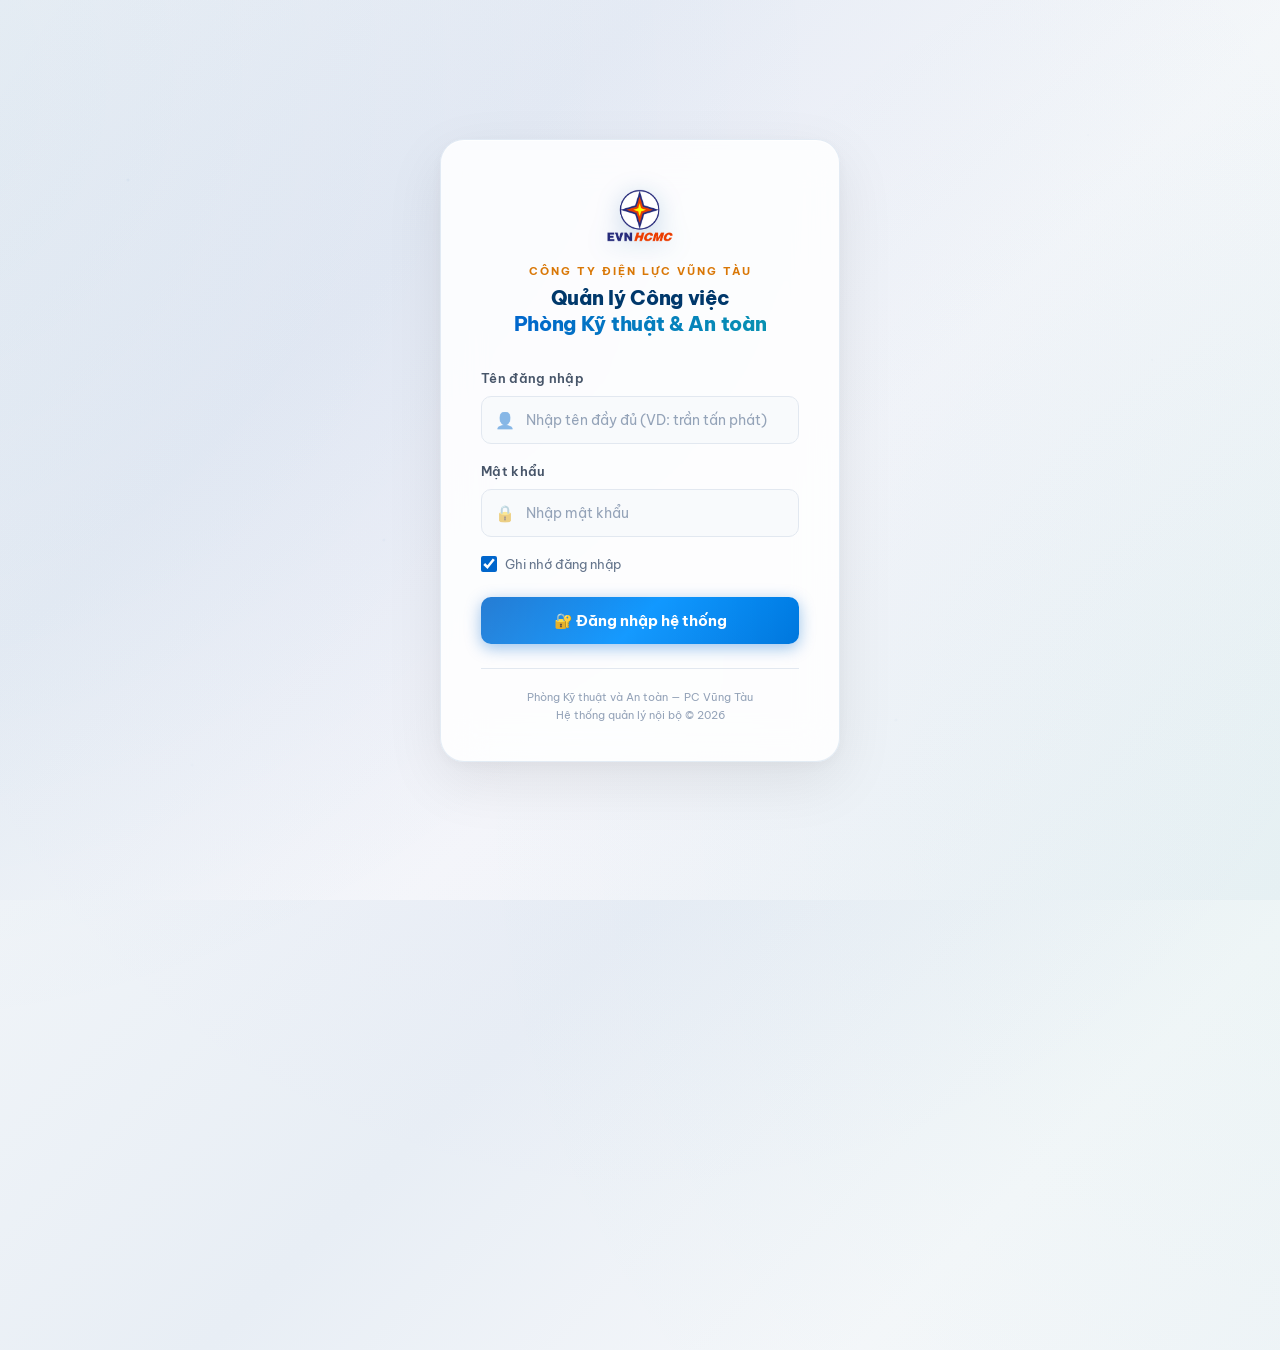
==== dashboard.html @ 0de3c1a0 "Initial: Web quan ly cong viec Phong KTAT - PC Vung Tau" ====
<!DOCTYPE html>
<html lang="vi">
<head>
  <meta charset="UTF-8">
  <meta name="viewport" content="width=device-width, initial-scale=1.0">
  <title>Quản lý Công việc - Phòng Kỹ thuật và An toàn | PC Vũng Tàu</title>
  <meta name="description" content="Hệ thống quản lý, phân công và theo dõi công việc Phòng Kỹ thuật và An toàn - Công ty Điện lực Vũng Tàu (EVNHCMC)">

  <link rel="preconnect" href="https://fonts.googleapis.com">
  <link rel="preconnect" href="https://fonts.gstatic.com" crossorigin>
  <link href="https://fonts.googleapis.com/css2?family=Be+Vietnam+Pro:wght@400;500;600;700;800&display=swap" rel="stylesheet">

  <link rel="stylesheet" href="style.css">
</head>
<body>

  <!-- ====== APP HEADER ====== -->
  <header class="app-header" id="appHeader">
    <div class="header-top">
      <div class="brand-section">
        <div class="brand-titles">
          <span class="brand-subtitle">CÔNG TY ĐIỆN LỰC VŨNG TÀU - EVNHCMC</span>
          <h1 class="brand-main-title">
            QUẢN LÝ CÔNG VIỆC PHÒNG KỸ THUẬT & AN TOÀN
            <span class="brand-badge">2026</span>
          </h1>
        </div>
      </div>

      <!-- User Menu -->
      <div class="user-menu" id="userMenu">
        <div id="userAvatarSlot"></div>
        <div class="user-info-small">
          <span class="user-name-small" id="userNameLabel">---</span>
          <span class="user-role-small" id="userRoleLabel">---</span>
        </div>
        <button class="btn btn-outline btn-sm" id="changePasswordBtn" title="Đổi mật khẩu">🔑</button>
        <button class="logout-btn" id="logoutBtn" title="Đăng xuất">🚪 Thoát</button>
      </div>
    </div>

    <!-- Actions Row (separate line) -->
    <div class="header-actions-row" id="headerActionsRow">
      <div class="header-actions">
        <!-- Search -->
        <div class="search-box" id="searchBoxWrap">
          <span class="search-icon">🔍</span>
          <input type="text" id="searchInput" placeholder="Tìm việc, người phụ trách..." autocomplete="off">
          <span class="search-clear" id="searchClear" title="Xóa tìm kiếm">✕</span>
        </div>

        <!-- Sync Status -->
        <button class="btn btn-sync" id="syncConfigBtn" title="Trạng thái đồng bộ">
          <span class="sync-status-dot dot-synced" id="syncStatusDot"></span>
          <span id="syncStatusLabel">Đã đồng bộ</span>
        </button>

        <!-- Leader-only buttons -->
        <button class="btn btn-primary" id="createTaskBtn" title="Tạo công việc mới" style="display:none;">
          <span>➕</span><span>Thêm việc mới</span>
        </button>
        <button class="btn btn-success" id="saveBtn" title="Lưu dữ liệu" style="display:none;">
          <span>💾</span><span>Lưu dữ liệu</span>
        </button>
        <button class="btn btn-outline" id="exportBtn" title="Xuất Excel/CSV" style="display:none;">
          <span>📥</span><span>Xuất dữ liệu</span>
        </button>
        <button class="btn btn-icon" id="resetBtn" title="Khôi phục dữ liệu gốc" style="display:none;">
          <span>🔄</span>
        </button>
        <button class="btn btn-outline" id="toggleSidebarBtn" title="Đóng / Mở Danh sách chờ" style="display:none;">
          <span>📑</span><span>DS Chờ</span>
        </button>
      </div>
    </div>


    <!-- Nav Tabs (leader only shows all tabs) -->
    <div class="header-nav" id="headerNav">
      <nav class="view-tabs" id="viewTabs">
        <button class="tab-btn active" id="tabStaff">
          <span>👥</span><span>Xem theo Nhân viên</span>
        </button>
        <button class="tab-btn" id="tabCategory">
          <span>📋</span><span>Xem theo Công việc</span>
        </button>
        <button class="tab-btn" id="tabDashboard">
          <span>📊</span><span>Tổng quan & Thống kê</span>
        </button>
      </nav>
      <div class="quick-stats">
        <div class="stat-pill" title="Tổng công việc">
          <span class="stat-dot" style="background:#3b82f6;"></span>
          <span>Tổng: <strong id="quickTotal">0</strong></span>
        </div>
        <div class="stat-pill" title="Đã giao">
          <span class="stat-dot" style="background:#10b981;"></span>
          <span>Đã giao: <strong id="quickAssigned">0</strong></span>
        </div>
        <div class="stat-pill" title="Đã xong">
          <span class="stat-dot" style="background:#059669;"></span>
          <span>Đã xong: <strong id="quickCompleted">0</strong></span>
        </div>
        <div class="stat-pill" title="Chờ giao">
          <span class="stat-dot" style="background:#f59e0b;"></span>
          <span>Chờ giao: <strong id="quickPending">0</strong></span>
        </div>
      </div>
    </div>
  </header>

  <!-- ====== MAIN CONTAINER ====== -->
  <div class="app-container">
    <main class="main-content" id="mainContent">
      <!-- Injected by JS -->
    </main>

    <!-- STAGING SIDEBAR (leader only) -->
    <aside class="staging-sidebar collapsed" id="stagingSidebar">
      <div class="staging-header">
        <div class="staging-title-wrap">
          <h3 class="staging-title">DANH SÁCH CHỜ</h3>
          <span class="staging-counter" id="stagingCounter">0</span>
        </div>
        <button class="btn btn-primary" id="sidebarCreateBtn" style="padding:4px 10px;font-size:12px;">+ Thêm mới</button>
      </div>
      <div class="staging-body">
        <div class="staging-dropzone" id="stagingDropzone"></div>
      </div>
    </aside>
  </div>

  <!-- ====== TASK MODAL ====== -->
  <div class="modal-backdrop" id="taskModal">
    <div class="modal-dialog">
      <div class="modal-header">
        <h3 class="modal-title" id="taskModalTitle">➕ Thêm mới công việc</h3>
        <button type="button" class="modal-close-btn" id="taskModalClose">&times;</button>
      </div>
      <form id="taskForm">
        <div class="modal-body">
          <input type="hidden" id="fieldTaskId">
          <div class="form-group">
            <label class="form-label" for="fieldTitle">Tên công việc <span class="required">*</span></label>
            <input type="text" id="fieldTitle" class="form-control" placeholder="Nhập tóm tắt tên công việc..." required>
          </div>
          <div class="form-group">
            <label class="form-label" for="fieldDetail">Chi tiết nội dung</label>
            <textarea id="fieldDetail" class="form-control" rows="3" placeholder="Chi tiết các bước thực hiện..."></textarea>
          </div>
          <div class="form-group">
            <label class="form-label" for="fieldCategory">Nhóm công việc <span class="required">*</span></label>
            <select id="fieldCategory" class="form-control" required></select>
          </div>
          <div class="form-row-2">
            <div class="form-group">
              <label class="form-label" for="fieldAssignee">Cán bộ phụ trách</label>
              <select id="fieldAssignee" class="form-control"></select>
            </div>
            <div class="form-group">
              <label class="form-label" for="fieldFollower">Người theo dõi</label>
              <select id="fieldFollower" class="form-control"></select>
            </div>
          </div>
          <div class="form-row-2">
            <div class="form-group">
              <label class="form-label" for="fieldDeadline">Thời hạn</label>
              <input type="text" id="fieldDeadline" class="form-control" placeholder="VD: 14/09/2026">
            </div>
            <div class="form-group">
              <label class="form-label" for="fieldStatus">Trạng thái</label>
              <select id="fieldStatus" class="form-control">
                <option value="in_progress">● Đang thực hiện</option>
                <option value="completed">✓ Đã hoàn tất</option>
              </select>
            </div>
          </div>
          <div class="form-group">
            <label class="form-label" for="fieldPriority">Mức độ ưu tiên</label>
            <select id="fieldPriority" class="form-control">
              <option value="normal">Bình thường</option>
              <option value="urgent">🔥 Khẩn cấp</option>
            </select>
          </div>
        </div>
        <div class="modal-footer">
          <button type="button" class="btn btn-outline" id="deleteTaskBtn" style="margin-right:auto;color:#ef4444;border-color:#fecaca;display:none;">🗑️ Xóa</button>
          <button type="button" class="btn btn-outline" id="taskModalCancel">Hủy bỏ</button>
          <button type="submit" class="btn btn-primary" id="taskModalSubmit">💾 Lưu công việc</button>
        </div>
      </form>
    </div>
  </div>

  <!-- ====== SYNC MODAL ====== -->
  <div class="modal-backdrop" id="syncModal">
    <div class="modal-dialog sync-modal-dialog">
      <div class="modal-header">
        <h3 class="modal-title">☁️ Trạng Thái Đồng Bộ</h3>
        <button type="button" class="modal-close-btn" id="syncModalClose">&times;</button>
      </div>
      <div class="modal-body">
        <div class="sync-status-card" id="syncStatusCard">
          <div class="sync-status-icon" id="syncStatusIcon">⚡</div>
          <div class="sync-status-info">
            <h4 id="syncStatusTitle">Hệ Thống Đồng Bộ</h4>
            <p id="syncStatusDesc">Dữ liệu được đồng bộ thời gian thực.</p>
          </div>
        </div>
        <div class="sync-info-box">
          <div class="sync-info-row">
            <span class="sync-info-label">🏢 Đơn vị:</span>
            <span style="font-weight:600;color:#1e293b;">Phòng Kỹ thuật và An toàn - PC Vũng Tàu</span>
          </div>
          <div class="sync-info-row">
            <span class="sync-info-label">🕒 Đồng bộ cuối:</span>
            <span id="syncLastTime" style="font-weight:600;color:#1e293b;">Vừa xong</span>
          </div>
        </div>
        <details style="margin-top:12px;">
          <summary style="font-size:12px;color:#64748b;cursor:pointer;">⚙️ Cấu hình máy chủ nâng cao</summary>
          <div class="form-group" style="margin-top:10px;">
            <label class="form-label" for="fieldSyncUrl" style="font-size:12px;">Địa chỉ API:</label>
            <input type="url" id="fieldSyncUrl" class="form-control" style="font-size:12px;" placeholder="https://script.google.com/macros/s/.../exec">
          </div>
        </details>
      </div>
      <div class="modal-footer">
        <button type="button" class="btn btn-outline" id="btnSyncNow">🔄 Làm mới</button>
        <button type="button" class="btn btn-primary" id="btnSaveSyncConfig">💾 Lưu & Đóng</button>
      </div>
    </div>
  </div>

  <!-- ====== CHANGE PASSWORD MODAL ====== -->
  <div class="modal-backdrop" id="passwordModal">
    <div class="modal-dialog" style="max-width:420px;">
      <div class="modal-header">
        <h3 class="modal-title">🔑 Đổi mật khẩu</h3>
        <button type="button" class="modal-close-btn" id="passwordModalClose">&times;</button>
      </div>
      <form id="passwordForm">
        <div class="modal-body">
          <div id="passwordError" class="login-error" style="display:none;background:#fef2f2;border:1px solid #fecaca;color:#b91c1c;padding:10px 14px;border-radius:8px;font-size:13px;margin-bottom:12px;"></div>
          <div class="form-group">
            <label class="form-label" for="currentPassword">Mật khẩu hiện tại <span class="required">*</span></label>
            <input type="password" id="currentPassword" class="form-control" placeholder="Nhập mật khẩu hiện tại" required>
          </div>
          <div class="form-group">
            <label class="form-label" for="newPassword">Mật khẩu mới <span class="required">*</span></label>
            <input type="password" id="newPassword" class="form-control" placeholder="Nhập mật khẩu mới (tối thiểu 6 ký tự)" required minlength="6">
          </div>
          <div class="form-group">
            <label class="form-label" for="confirmPassword">Xác nhận mật khẩu mới <span class="required">*</span></label>
            <input type="password" id="confirmPassword" class="form-control" placeholder="Nhập lại mật khẩu mới" required>
          </div>
        </div>
        <div class="modal-footer">
          <button type="button" class="btn btn-outline" id="passwordModalCancel">Hủy bỏ</button>
          <button type="submit" class="btn btn-primary">🔒 Đổi mật khẩu</button>
        </div>
      </form>
    </div>
  </div>

  <!-- Toast -->
  <div class="toast-container" id="toastContainer"></div>

  <script src="app_data.js"></script>
  <script src="app.js"></script>
</body>
</html>
---- style.css ----
/* ==========================================================================
   PHÒNG KỸ THUẬT VÀ AN TOÀN - PC VŨNG TÀU
   HỆ THỐNG QUẢN LÝ & PHÂN CÔNG CÔNG VIỆC - STYLESHEET
   ========================================================================== */

:root {
  --primary: #00529b;
  --primary-dark: #00386b;
  --primary-light: #e6f0fa;
  --accent: #0080ff;
  --success: #10b981;
  --success-bg: #ecfdf5;
  --warning: #f59e0b;
  --warning-bg: #fffbeb;
  --danger: #ef4444;
  --danger-bg: #fef2f2;
  --purple: #8b5cf6;
  --purple-bg: #f5f3ff;

  --bg-main: #f4f6f9;
  --bg-card: #ffffff;
  --border-color: #e2e8f0;
  --text-main: #1e293b;
  --text-muted: #64748b;
  --text-light: #94a3b8;

  --shadow-sm: 0 1px 2px 0 rgba(0, 0, 0, 0.05);
  --shadow-md: 0 4px 6px -1px rgba(0, 0, 0, 0.08), 0 2px 4px -1px rgba(0, 0, 0, 0.04);
  --shadow-lg: 0 10px 15px -3px rgba(0, 0, 0, 0.1), 0 4px 6px -2px rgba(0, 0, 0, 0.05);
  --shadow-hover: 0 12px 24px -4px rgba(0, 82, 155, 0.12), 0 4px 8px -2px rgba(0, 0, 0, 0.06);
  --shadow-xl: 0 20px 60px -15px rgba(0, 0, 0, 0.25);

  --radius-sm: 6px;
  --radius-md: 10px;
  --radius-lg: 16px;
  --radius-xl: 24px;
  --radius-full: 9999px;

  --transition: all 0.2s cubic-bezier(0.4, 0, 0.2, 1);
  --header-height: 114px;
}

* {
  box-sizing: border-box;
  margin: 0;
  padding: 0;
}

body {
  font-family: 'Be Vietnam Pro', -apple-system, BlinkMacSystemFont, "Segoe UI", Roboto, sans-serif;
  background-color: var(--bg-main);
  color: var(--text-main);
  line-height: 1.5;
  overflow-x: clip;
  min-height: 100vh;
}

/* ==========================================================================
   LOGIN PAGE
   ========================================================================== */
.login-page {
  min-height: 100vh;
  display: flex;
  align-items: center;
  justify-content: center;
  background: linear-gradient(135deg, #0a1628 0%, #0d2847 25%, #0e3a6e 50%, #0a2d5c 75%, #061a38 100%);
  position: relative;
  overflow: hidden;
}

.login-page::before {
  content: '';
  position: absolute;
  top: -50%;
  left: -50%;
  width: 200%;
  height: 200%;
  background:
    radial-gradient(circle at 20% 30%, rgba(0, 128, 255, 0.08) 0%, transparent 40%),
    radial-gradient(circle at 80% 70%, rgba(16, 185, 129, 0.06) 0%, transparent 40%),
    radial-gradient(circle at 50% 50%, rgba(139, 92, 246, 0.04) 0%, transparent 50%);
  animation: loginBgPulse 15s ease-in-out infinite;
}

@keyframes loginBgPulse {
  0%, 100% { transform: scale(1) rotate(0deg); }
  50% { transform: scale(1.05) rotate(2deg); }
}

/* Floating particles */
.login-page::after {
  content: '';
  position: absolute;
  inset: 0;
  background-image:
    radial-gradient(2px 2px at 10% 20%, rgba(255,255,255,0.15), transparent),
    radial-gradient(2px 2px at 30% 60%, rgba(255,255,255,0.1), transparent),
    radial-gradient(1px 1px at 50% 30%, rgba(255,255,255,0.12), transparent),
    radial-gradient(2px 2px at 70% 80%, rgba(255,255,255,0.08), transparent),
    radial-gradient(1px 1px at 90% 40%, rgba(255,255,255,0.15), transparent),
    radial-gradient(2px 2px at 15% 85%, rgba(255,255,255,0.06), transparent),
    radial-gradient(1px 1px at 85% 15%, rgba(255,255,255,0.1), transparent);
  animation: loginStars 20s linear infinite;
}

@keyframes loginStars {
  0% { transform: translateY(0); }
  100% { transform: translateY(-20px); }
}

.login-container {
  position: relative;
  z-index: 10;
  width: 100%;
  max-width: 440px;
  padding: 20px;
}

.login-card {
  background: rgba(255, 255, 255, 0.06);
  backdrop-filter: blur(24px);
  -webkit-backdrop-filter: blur(24px);
  border: 1px solid rgba(255, 255, 255, 0.12);
  border-radius: var(--radius-xl);
  padding: 44px 40px 36px;
  box-shadow: 0 32px 64px rgba(0, 0, 0, 0.4), inset 0 1px 0 rgba(255,255,255,0.1);
  animation: loginCardIn 0.6s cubic-bezier(0.16, 1, 0.3, 1) both;
}

@keyframes loginCardIn {
  from { opacity: 0; transform: translateY(30px) scale(0.96); }
  to { opacity: 1; transform: translateY(0) scale(1); }
}

.login-brand {
  text-align: center;
  margin-bottom: 32px;
}

.login-brand-logo {
  width: 72px;
  height: 72px;
  margin: 0 auto 16px;
  background: linear-gradient(135deg, #0066cc, #0091ff);
  border-radius: 20px;
  display: flex;
  align-items: center;
  justify-content: center;
  font-size: 32px;
  box-shadow: 0 8px 24px rgba(0, 102, 204, 0.35);
  animation: loginLogoPulse 3s ease-in-out infinite;
}

@keyframes loginLogoPulse {
  0%, 100% { box-shadow: 0 8px 24px rgba(0, 102, 204, 0.35); }
  50% { box-shadow: 0 12px 36px rgba(0, 102, 204, 0.5); }
}

.login-brand-subtitle {
  font-size: 11px;
  font-weight: 700;
  color: rgba(255, 255, 255, 0.5);
  letter-spacing: 2px;
  text-transform: uppercase;
  margin-bottom: 6px;
}

.login-brand-title {
  font-size: 20px;
  font-weight: 800;
  color: #ffffff;
  letter-spacing: -0.3px;
  line-height: 1.3;
}

.login-brand-title span {
  background: linear-gradient(90deg, #60a5fa, #34d399);
  -webkit-background-clip: text;
  -webkit-text-fill-color: transparent;
  background-clip: text;
}

.login-form-group {
  margin-bottom: 18px;
}

.login-label {
  display: block;
  font-size: 12.5px;
  font-weight: 600;
  color: rgba(255, 255, 255, 0.7);
  margin-bottom: 8px;
  letter-spacing: 0.3px;
}

.login-input-wrap {
  position: relative;
}

.login-input-icon {
  position: absolute;
  left: 14px;
  top: 50%;
  transform: translateY(-50%);
  font-size: 16px;
  opacity: 0.5;
  pointer-events: none;
  transition: var(--transition);
}

.login-input {
  width: 100%;
  padding: 14px 16px 14px 44px;
  font-size: 14px;
  font-family: inherit;
  background: rgba(255, 255, 255, 0.07);
  border: 1.5px solid rgba(255, 255, 255, 0.12);
  border-radius: var(--radius-md);
  color: #ffffff;
  outline: none;
  transition: var(--transition);
}

.login-input::placeholder {
  color: rgba(255, 255, 255, 0.3);
}

.login-input:focus {
  background: rgba(255, 255, 255, 0.1);
  border-color: rgba(96, 165, 250, 0.6);
  box-shadow: 0 0 0 4px rgba(96, 165, 250, 0.15);
}

.login-input:focus + .login-input-icon,
.login-input:focus ~ .login-input-icon {
  opacity: 1;
}

.login-remember {
  display: flex;
  align-items: center;
  gap: 8px;
  margin-bottom: 24px;
  cursor: pointer;
}

.login-remember input[type="checkbox"] {
  accent-color: #60a5fa;
  width: 16px;
  height: 16px;
}

.login-remember span {
  font-size: 12.5px;
  color: rgba(255, 255, 255, 0.6);
}

.login-btn {
  width: 100%;
  padding: 14px 20px;
  font-size: 15px;
  font-weight: 700;
  font-family: inherit;
  color: #ffffff;
  background: linear-gradient(135deg, #0066cc 0%, #0091ff 50%, #0077dd 100%);
  border: none;
  border-radius: var(--radius-md);
  cursor: pointer;
  transition: all 0.3s cubic-bezier(0.4, 0, 0.2, 1);
  box-shadow: 0 4px 16px rgba(0, 102, 204, 0.4);
  position: relative;
  overflow: hidden;
}

.login-btn::before {
  content: '';
  position: absolute;
  top: 0;
  left: -100%;
  width: 200%;
  height: 100%;
  background: linear-gradient(90deg, transparent, rgba(255,255,255,0.15), transparent);
  transition: transform 0.5s;
}

.login-btn:hover {
  transform: translateY(-2px);
  box-shadow: 0 8px 24px rgba(0, 102, 204, 0.5);
}

.login-btn:hover::before {
  transform: translateX(50%);
}

.login-btn:active {
  transform: translateY(0);
}

.login-error {
  background: rgba(239, 68, 68, 0.15);
  border: 1px solid rgba(239, 68, 68, 0.3);
  color: #fca5a5;
  padding: 10px 14px;
  border-radius: var(--radius-sm);
  font-size: 13px;
  margin-bottom: 16px;
  display: none;
  animation: shakeX 0.4s ease;
}

@keyframes shakeX {
  0%, 100% { transform: translateX(0); }
  20%, 60% { transform: translateX(-6px); }
  40%, 80% { transform: translateX(6px); }
}

.login-footer {
  text-align: center;
  margin-top: 24px;
  padding-top: 20px;
  border-top: 1px solid rgba(255, 255, 255, 0.08);
}

.login-footer-text {
  font-size: 11px;
  color: rgba(255, 255, 255, 0.35);
  line-height: 1.6;
}

/* Logo image */
.login-brand-logo-img {
  width: 80px;
  height: auto;
  margin: 0 auto 16px;
  display: block;
  filter: drop-shadow(0 4px 12px rgba(0, 82, 155, 0.2));
}

/* ==========================================================================
   LOGIN PAGE - LIGHT THEME
   ========================================================================== */
.login-page-light {
  background: linear-gradient(135deg, #f0f4f8 0%, #e8eef5 30%, #f5f7fa 60%, #edf2f7 100%);
}

.login-page-light::before {
  background:
    radial-gradient(circle at 20% 30%, rgba(0, 82, 155, 0.06) 0%, transparent 40%),
    radial-gradient(circle at 80% 70%, rgba(16, 185, 129, 0.04) 0%, transparent 40%),
    radial-gradient(circle at 50% 50%, rgba(139, 92, 246, 0.03) 0%, transparent 50%);
}

.login-page-light::after {
  background-image:
    radial-gradient(2px 2px at 10% 20%, rgba(0,82,155,0.06), transparent),
    radial-gradient(2px 2px at 30% 60%, rgba(0,82,155,0.04), transparent),
    radial-gradient(1px 1px at 50% 30%, rgba(0,82,155,0.05), transparent),
    radial-gradient(2px 2px at 70% 80%, rgba(0,82,155,0.03), transparent),
    radial-gradient(1px 1px at 90% 40%, rgba(0,82,155,0.06), transparent),
    radial-gradient(2px 2px at 15% 85%, rgba(0,82,155,0.02), transparent),
    radial-gradient(1px 1px at 85% 15%, rgba(0,82,155,0.04), transparent);
}

.login-page-light .login-card {
  background: rgba(255, 255, 255, 0.85);
  backdrop-filter: blur(20px);
  -webkit-backdrop-filter: blur(20px);
  border: 1px solid rgba(0, 82, 155, 0.1);
  box-shadow: 0 20px 60px rgba(0, 0, 0, 0.08), 0 4px 16px rgba(0, 0, 0, 0.04), inset 0 1px 0 rgba(255, 255, 255, 0.8);
}

.login-page-light .login-brand-subtitle {
  color: #d97706;
}

.login-page-light .login-brand-title {
  color: #00386b;
}

.login-page-light .login-brand-title span {
  background: linear-gradient(90deg, #0066cc, #0891b2);
  -webkit-background-clip: text;
  -webkit-text-fill-color: transparent;
  background-clip: text;
}

.login-page-light .login-label {
  color: #475569;
}

.login-page-light .login-input {
  background: #f8fafc;
  border-color: #e2e8f0;
  color: #1e293b;
}

.login-page-light .login-input::placeholder {
  color: #94a3b8;
}

.login-page-light .login-input:focus {
  background: #ffffff;
  border-color: #0066cc;
  box-shadow: 0 0 0 4px rgba(0, 102, 204, 0.12);
}

.login-page-light .login-remember span {
  color: #64748b;
}

.login-page-light .login-remember input[type="checkbox"] {
  accent-color: #0066cc;
}

.login-page-light .login-error {
  background: #fef2f2;
  border-color: #fecaca;
  color: #b91c1c;
}

.login-page-light .login-footer {
  border-top-color: #e2e8f0;
}

.login-page-light .login-footer-text {
  color: #94a3b8;
}

/* ==========================================================================
   APP HEADER
   ========================================================================== */
.app-header {
  background: #ffffff;
  border-bottom: 1px solid var(--border-color);
  position: sticky;
  top: 0;
  z-index: 100;
  box-shadow: var(--shadow-sm);
}

.header-top {
  display: flex;
  align-items: center;
  justify-content: space-between;
  padding: 10px 24px;
  gap: 16px;
}

.brand-section {
  display: flex;
  align-items: center;
  gap: 14px;
}

.brand-logo {
  height: 48px;
  width: auto;
  object-fit: contain;
  border-radius: var(--radius-sm);
}

.brand-titles {
  display: flex;
  flex-direction: column;
}

.brand-subtitle {
  font-size: 11px;
  font-weight: 700;
  color: #d97706;
  letter-spacing: 0.8px;
  text-transform: uppercase;
}

.brand-main-title {
  font-size: 17px;
  font-weight: 800;
  color: var(--primary-dark);
  letter-spacing: -0.2px;
  display: flex;
  align-items: center;
  gap: 8px;
}

.brand-badge {
  background: #eff6ff;
  color: var(--primary);
  font-size: 11px;
  font-weight: 600;
  padding: 2px 8px;
  border-radius: var(--radius-full);
  border: 1px solid #bfdbfe;
}

.user-menu {
  display: flex;
  align-items: center;
  gap: 10px;
  padding: 6px 12px;
  background: #f8fafc;
  border-radius: var(--radius-md);
  border: 1px solid var(--border-color);
}

.user-avatar-small {
  width: 32px;
  height: 32px;
  border-radius: 50%;
  object-fit: cover;
  border: 2px solid white;
  box-shadow: 0 1px 3px rgba(0,0,0,0.1);
}

.user-avatar-fallback-small {
  width: 32px;
  height: 32px;
  border-radius: 50%;
  display: flex;
  align-items: center;
  justify-content: center;
  font-weight: 700;
  font-size: 12px;
  color: white;
  background: linear-gradient(135deg, #0284c7, #0369a1);
  border: 2px solid white;
}

.user-info-small {
  display: flex;
  flex-direction: column;
}

.user-name-small {
  font-size: 12.5px;
  font-weight: 700;
  color: var(--text-main);
}

.user-role-small {
  font-size: 10.5px;
  color: var(--text-muted);
}

.logout-btn {
  padding: 6px 12px;
  font-size: 12px;
  font-weight: 600;
  font-family: inherit;
  color: #ef4444;
  background: #fef2f2;
  border: 1px solid #fecaca;
  border-radius: var(--radius-sm);
  cursor: pointer;
  transition: var(--transition);
  white-space: nowrap;
}

.logout-btn:hover {
  background: #fee2e2;
  color: #dc2626;
}

/* Header Controls & Actions */
.header-actions-row {
  display: flex;
  align-items: center;
  padding: 6px 24px 8px;
  border-top: 1px solid #f1f5f9;
}

.header-actions {
  display: flex;
  align-items: center;
  gap: 10px;
  flex-wrap: wrap;
}

.btn-sm {
  padding: 4px 8px !important;
  font-size: 12px !important;
  min-width: auto !important;
}

.search-box {
  position: relative;
  width: 240px;
}

.search-box input {
  width: 100%;
  padding: 8px 12px 8px 34px;
  font-size: 13px;
  border: 1px solid var(--border-color);
  border-radius: var(--radius-md);
  background: #f8fafc;
  outline: none;
  transition: var(--transition);
  font-family: inherit;
}

.search-box input:focus {
  border-color: var(--accent);
  background: #fff;
  box-shadow: 0 0 0 3px rgba(0, 128, 255, 0.15);
}

.search-icon {
  position: absolute;
  left: 11px;
  top: 50%;
  transform: translateY(-50%);
  color: var(--text-light);
  font-size: 13px;
  pointer-events: none;
}

.search-clear {
  position: absolute;
  right: 10px;
  top: 50%;
  transform: translateY(-50%);
  color: var(--text-light);
  font-size: 14px;
  cursor: pointer;
  display: none;
}

/* Buttons */
.btn {
  display: inline-flex;
  align-items: center;
  justify-content: center;
  gap: 7px;
  padding: 8px 14px;
  font-size: 13px;
  font-weight: 600;
  font-family: inherit;
  border-radius: var(--radius-md);
  border: 1px solid transparent;
  cursor: pointer;
  transition: var(--transition);
  white-space: nowrap;
  user-select: none;
}

.btn-primary {
  background: linear-gradient(135deg, #0066cc, #004b87);
  color: white;
  box-shadow: 0 2px 4px rgba(0, 75, 135, 0.25);
}

.btn-primary:hover {
  background: linear-gradient(135deg, #0077ee, #005a9e);
  box-shadow: 0 4px 8px rgba(0, 75, 135, 0.35);
  transform: translateY(-1px);
}

.btn-success {
  background: #10b981;
  color: white;
}

.btn-success:hover {
  background: #059669;
  transform: translateY(-1px);
}

.btn-outline {
  background: white;
  color: var(--text-main);
  border-color: var(--border-color);
}

.btn-outline:hover {
  background: #f1f5f9;
  border-color: #cbd5e1;
}

.btn-icon {
  padding: 8px;
  border-radius: var(--radius-md);
  background: white;
  border: 1px solid var(--border-color);
  color: var(--text-muted);
}

.btn-icon:hover {
  background: #f1f5f9;
  color: var(--text-main);
}

.btn-sync {
  display: inline-flex;
  align-items: center;
  gap: 7px;
  padding: 7px 12px;
  font-size: 12px;
  font-weight: 600;
  font-family: inherit;
  background: #f8fafc;
  border: 1px solid var(--border-color);
  border-radius: var(--radius-md);
  cursor: pointer;
  transition: var(--transition);
  color: var(--text-muted);
}

.btn-sync:hover {
  background: #f1f5f9;
  border-color: #cbd5e1;
}

/* Sync status dots */
.sync-status-dot {
  width: 8px;
  height: 8px;
  border-radius: 50%;
  flex-shrink: 0;
}

.dot-synced {
  background: #10b981;
  box-shadow: 0 0 6px rgba(16, 185, 129, 0.5);
}

.dot-syncing {
  background: #f59e0b;
  animation: dotPulse 1s infinite;
}

.dot-local {
  background: #64748b;
}

.dot-error {
  background: #ef4444;
}

@keyframes dotPulse {
  0%, 100% { opacity: 1; }
  50% { opacity: 0.4; }
}

/* Header Navigation Bar */
.header-nav {
  display: flex;
  align-items: center;
  justify-content: space-between;
  padding: 0 24px;
  border-top: 1px solid #f1f5f9;
  background: #ffffff;
}

.view-tabs {
  display: flex;
  gap: 4px;
}

.tab-btn {
  display: inline-flex;
  align-items: center;
  gap: 8px;
  padding: 12px 18px;
  font-size: 14px;
  font-weight: 600;
  font-family: inherit;
  color: var(--text-muted);
  border: none;
  background: none;
  border-bottom: 3px solid transparent;
  cursor: pointer;
  transition: var(--transition);
}

.tab-btn:hover {
  color: var(--primary);
  background: #f8fafc;
}

.tab-btn.active {
  color: var(--primary);
  border-bottom-color: var(--primary);
  background: rgba(0, 82, 155, 0.04);
}

.quick-stats {
  display: flex;
  align-items: center;
  gap: 16px;
  font-size: 12px;
  color: var(--text-muted);
}

.stat-pill {
  display: flex;
  align-items: center;
  gap: 6px;
  font-weight: 500;
}

.stat-dot {
  width: 8px;
  height: 8px;
  border-radius: 50%;
}

/* ==========================================================================
   MAIN LAYOUT & APP WRAPPER
   ========================================================================== */
.app-container {
  display: flex;
  min-height: calc(100vh - var(--header-height, 114px));
  position: relative;
  align-items: flex-start;
}

.main-content {
  flex: 1;
  padding: 20px 24px;
  min-width: 0;
  transition: margin-right 0.3s ease;
}

/* ==========================================================================
   DANH SÁCH CHỜ (SIDEBAR)
   ========================================================================== */
.staging-sidebar {
  width: 320px;
  background: #ffffff;
  border-left: 1px solid var(--border-color);
  display: flex;
  flex-direction: column;
  transition: width 0.25s ease, box-shadow 0.2s ease;
  flex-shrink: 0;
  box-shadow: -2px 0 8px rgba(0,0,0,0.03);
  position: -webkit-sticky;
  position: sticky;
  top: var(--header-height, 114px);
  height: calc(100vh - var(--header-height, 114px));
  max-height: calc(100vh - var(--header-height, 114px));
  align-self: flex-start;
  z-index: 40;
}

.staging-sidebar.collapsed {
  width: 0;
  overflow: hidden;
  border-left: none;
  box-shadow: none;
}

.staging-header {
  padding: 16px 18px;
  border-bottom: 1px solid var(--border-color);
  display: flex;
  align-items: center;
  justify-content: space-between;
  background: #f8fafc;
  flex-shrink: 0;
}

.staging-title-wrap {
  display: flex;
  align-items: center;
  gap: 8px;
}

.staging-title {
  font-size: 13px;
  font-weight: 800;
  letter-spacing: 0.5px;
  text-transform: uppercase;
  color: var(--text-main);
}

.staging-counter {
  background: #e2e8f0;
  color: var(--text-main);
  font-size: 11px;
  font-weight: 700;
  padding: 2px 7px;
  border-radius: var(--radius-full);
}

.staging-body {
  padding: 16px;
  flex: 1;
  overflow-y: auto;
  display: flex;
  flex-direction: column;
  gap: 12px;
}

.staging-dropzone {
  min-height: 280px;
  border: 2px dashed #cbd5e1;
  border-radius: var(--radius-md);
  padding: 14px;
  display: flex;
  flex-direction: column;
  gap: 10px;
  transition: var(--transition);
  background: #fbfcfe;
}

.staging-dropzone.drag-over {
  border-color: var(--accent);
  background: #eff6ff;
}

.staging-placeholder {
  margin: auto;
  text-align: center;
  padding: 20px 10px;
  color: var(--text-light);
  font-size: 12px;
  line-height: 1.6;
}

.staging-placeholder-icon {
  font-size: 32px;
  margin-bottom: 8px;
  color: #cbd5e1;
}

/* ==========================================================================
   STAFF VIEW (KANBAN BY EMPLOYEE)
   ========================================================================== */
.staff-view-container {
  display: flex;
  flex-direction: column;
  gap: 28px;
}

.team-group-section {
  display: flex;
  flex-direction: column;
  gap: 14px;
}

.team-group-header {
  display: flex;
  align-items: center;
  justify-content: space-between;
  padding: 10px 16px;
  background: white;
  border-radius: var(--radius-md);
  border: 1px solid var(--border-color);
  box-shadow: var(--shadow-sm);
}

.team-title-wrap {
  display: flex;
  align-items: center;
  gap: 10px;
}

.team-icon {
  width: 32px;
  height: 32px;
  border-radius: 8px;
  display: flex;
  align-items: center;
  justify-content: center;
  font-size: 16px;
}

.team-bld .team-icon { background: #eff6ff; color: #1d4ed8; }
.team-tkt .team-icon { background: #ecfdf5; color: #047857; }
.team-tcntt .team-icon { background: #fff7ed; color: #c2410c; }

.team-name {
  font-size: 15px;
  font-weight: 700;
  color: var(--text-main);
}

.team-stats-badge {
  font-size: 12px;
  color: var(--text-muted);
  background: #f1f5f9;
  padding: 3px 10px;
  border-radius: var(--radius-full);
  font-weight: 500;
}

/* Staff Grid / Columns */
.staff-columns-grid {
  display: grid;
  grid-template-columns: repeat(auto-fill, minmax(295px, 1fr));
  gap: 16px;
  align-items: start;
}

/* Employee Column Card */
.employee-column {
  background: #ffffff;
  border-radius: var(--radius-md);
  border: 1px solid var(--border-color);
  box-shadow: var(--shadow-sm);
  display: flex;
  flex-direction: column;
  min-height: 220px;
  transition: var(--transition);
}

.employee-column:hover {
  border-color: #cbd5e1;
  box-shadow: var(--shadow-md);
}

.employee-header {
  padding: 12px 14px;
  border-bottom: 1px solid #f1f5f9;
  display: flex;
  align-items: center;
  gap: 12px;
  background: #fafafa;
  border-top-left-radius: var(--radius-md);
  border-top-right-radius: var(--radius-md);
}

/* Avatar Styling */
.employee-avatar-wrap {
  position: relative;
  width: 44px;
  height: 44px;
  flex-shrink: 0;
}

.employee-avatar-img {
  width: 100%;
  height: 100%;
  border-radius: 50%;
  object-fit: cover;
  border: 2px solid white;
  box-shadow: 0 2px 4px rgba(0,0,0,0.1);
}

.employee-avatar-fallback {
  width: 100%;
  height: 100%;
  border-radius: 50%;
  display: flex;
  align-items: center;
  justify-content: center;
  font-weight: 700;
  font-size: 15px;
  color: white;
  background: linear-gradient(135deg, #0284c7, #0369a1);
  box-shadow: 0 2px 4px rgba(0,0,0,0.1);
  border: 2px solid white;
}

.employee-info {
  flex: 1;
  min-width: 0;
  display: flex;
  flex-direction: column;
  gap: 1px;
}

.employee-name {
  font-size: 13.5px;
  font-weight: 700;
  color: var(--text-main);
  white-space: nowrap;
  overflow: hidden;
  text-overflow: ellipsis;
}

.employee-role {
  font-size: 11px;
  color: var(--text-muted);
  white-space: nowrap;
  overflow: hidden;
  text-overflow: ellipsis;
}

.employee-task-count {
  background: #f1f5f9;
  color: var(--text-main);
  font-size: 11px;
  font-weight: 700;
  padding: 2px 8px;
  border-radius: var(--radius-full);
  border: 1px solid #e2e8f0;
}

/* Dropzone inside employee card */
.employee-tasks-dropzone {
  padding: 10px;
  min-height: 120px;
  flex: 1;
  display: flex;
  flex-direction: column;
  gap: 8px;
  transition: var(--transition);
}

.employee-tasks-dropzone.drag-over {
  background: #eff6ff;
  outline: 2px dashed var(--accent);
  outline-offset: -4px;
}

.empty-task-placeholder {
  text-align: center;
  padding: 24px 10px;
  color: var(--text-light);
  font-size: 12px;
  border: 1px dashed #e2e8f0;
  border-radius: var(--radius-sm);
  background: #fafbfc;
  margin: auto 0;
}

/* ==========================================================================
   TASK CARDS
   ========================================================================== */
.task-card {
  background: #ffffff;
  border: 1px solid #e2e8f0;
  border-radius: var(--radius-md);
  padding: 12px 14px;
  box-shadow: 0 1px 3px rgba(0,0,0,0.05);
  cursor: grab;
  transition: var(--transition);
  position: relative;
  display: flex;
  flex-direction: column;
  gap: 8px;
  user-select: none;
}

.task-card.no-drag {
  cursor: default;
}

.task-card:hover {
  box-shadow: var(--shadow-md);
  border-color: #cbd5e1;
  transform: translateY(-1px);
}

.task-card:active {
  cursor: grabbing;
}

.task-card.dragging {
  opacity: 0.4;
  transform: scale(0.98);
}

.task-title {
  font-size: 13px;
  font-weight: 700;
  color: var(--text-main);
  line-height: 1.45;
}

.task-sub-assigned-box {
  background: #f0fdf4;
  border: 1px solid #bbf7d0;
  border-radius: var(--radius-sm);
  padding: 6px 9px;
  font-size: 11.5px;
  color: #166534;
  line-height: 1.4;
}

.task-sub-assigned-box strong {
  color: #15803d;
}

/* Detail toggle button & Expandable container */
.task-detail-toggle-btn {
  display: inline-flex;
  align-items: center;
  gap: 5px;
  font-size: 11.5px;
  font-weight: 600;
  color: #0284c7;
  cursor: pointer;
  padding: 3px 8px;
  border-radius: 4px;
  background: #f0f9ff;
  border: 1px solid #e0f2fe;
  width: fit-content;
  transition: var(--transition);
  font-family: inherit;
}

.task-detail-toggle-btn:hover {
  background: #e0f2fe;
  color: #0369a1;
}

.task-detail-toggle-btn .toggle-arrow {
  font-size: 10px;
  transition: transform 0.2s ease;
}

.task-detail-expandable {
  background: #f8fafc;
  border: 1px solid #e2e8f0;
  border-radius: var(--radius-sm);
  padding: 9px 11px;
  font-size: 11.5px;
  color: #334155;
  line-height: 1.5;
  white-space: pre-line;
}

.task-card-footer {
  display: flex;
  align-items: center;
  justify-content: space-between;
  padding-top: 8px;
  border-top: 1px solid #f1f5f9;
  gap: 6px;
  font-size: 11px;
}

.task-deadline {
  display: inline-flex;
  align-items: center;
  gap: 4px;
  color: #b91c1c;
  font-weight: 600;
  background: #fef2f2;
  padding: 2px 7px;
  border-radius: 4px;
  border: 1px solid #fee2e2;
  font-size: 11px;
}

.task-follower {
  color: var(--text-muted);
  font-size: 11px;
  display: inline-flex;
  align-items: center;
  gap: 4px;
}

.task-status-chip {
  display: inline-flex;
  align-items: center;
  gap: 4px;
  padding: 2px 8px;
  border-radius: var(--radius-full);
  font-size: 10.5px;
  font-weight: 600;
}

.task-status-completed {
  background: #ecfdf5;
  color: #047857;
}

.task-status-inprogress {
  background: #eff6ff;
  color: #1d4ed8;
}

/* Assignees chips */
.task-assignees-list {
  display: flex;
  flex-wrap: wrap;
  gap: 5px;
}

.assignee-chip {
  display: inline-flex;
  align-items: center;
  gap: 5px;
  padding: 2px 8px;
  background: #f1f5f9;
  border: 1px solid #e2e8f0;
  border-radius: var(--radius-full);
  font-size: 11px;
  font-weight: 500;
}

.assignee-chip-mini-photo {
  width: 18px;
  height: 18px;
  border-radius: 50%;
  object-fit: cover;
}

.assignee-chip-mini-avatar {
  width: 18px;
  height: 18px;
  border-radius: 50%;
  background: linear-gradient(135deg, #0284c7, #0369a1);
  color: white;
  font-size: 8px;
  font-weight: 700;
  display: inline-flex;
  align-items: center;
  justify-content: center;
}

.assignee-chip-name {
  font-size: 11px;
  font-weight: 600;
  color: var(--text-main);
}

/* ==========================================================================
   CATEGORY VIEW (KANBAN BY CATEGORY)
   ========================================================================== */
.category-view-grid {
  display: grid;
  grid-template-columns: repeat(auto-fill, minmax(360px, 1fr));
  gap: 20px;
  align-items: start;
}

.category-card {
  background: #ffffff;
  border-radius: var(--radius-md);
  border: 1px solid var(--border-color);
  box-shadow: var(--shadow-sm);
  display: flex;
  flex-direction: column;
  min-height: 320px;
  transition: var(--transition);
}

.category-card:hover {
  box-shadow: var(--shadow-md);
}

.category-header {
  padding: 12px 16px;
  display: flex;
  align-items: center;
  justify-content: space-between;
  border-bottom: 1px solid var(--border-color);
  border-top-left-radius: var(--radius-md);
  border-top-right-radius: var(--radius-md);
}

.category-header-title {
  display: flex;
  align-items: center;
  gap: 8px;
  font-size: 14px;
  font-weight: 700;
}

.category-badge-count {
  font-size: 12px;
  font-weight: 600;
  padding: 2px 8px;
  border-radius: var(--radius-full);
  background: rgba(255,255,255,0.6);
}

.category-tasks-dropzone {
  padding: 12px;
  flex: 1;
  display: flex;
  flex-direction: column;
  gap: 10px;
  min-height: 200px;
  transition: var(--transition);
}

.category-tasks-dropzone.drag-over {
  background: #eff6ff;
  outline: 2px dashed var(--accent);
  outline-offset: -4px;
}

/* ==========================================================================
   DASHBOARD VIEW
   ========================================================================== */
.dashboard-container {
  display: flex;
  flex-direction: column;
  gap: 24px;
}

.dashboard-kpi-row {
  display: grid;
  grid-template-columns: repeat(auto-fit, minmax(200px, 1fr));
  gap: 16px;
}

.kpi-card {
  background: #ffffff;
  border-radius: var(--radius-md);
  border: 1px solid var(--border-color);
  padding: 18px 20px;
  display: flex;
  align-items: center;
  justify-content: space-between;
  box-shadow: var(--shadow-sm);
  transition: var(--transition);
}

.kpi-card:hover {
  box-shadow: var(--shadow-md);
  transform: translateY(-2px);
}

.kpi-info {
  display: flex;
  flex-direction: column;
  gap: 2px;
}

.kpi-label {
  font-size: 12px;
  color: var(--text-muted);
  font-weight: 500;
}

.kpi-value {
  font-size: 28px;
  font-weight: 800;
  color: var(--text-main);
  line-height: 1.2;
}

.kpi-subtext {
  font-size: 11px;
  color: var(--text-light);
}

.kpi-icon-wrap {
  font-size: 32px;
  opacity: 0.6;
}

.kpi-blue { border-left: 4px solid #3b82f6; }
.kpi-amber { border-left: 4px solid #f59e0b; }
.kpi-green { border-left: 4px solid #10b981; }
.kpi-purple { border-left: 4px solid #8b5cf6; }

.dashboard-grid-2col {
  display: grid;
  grid-template-columns: 1fr 1fr;
  gap: 20px;
  align-items: start;
}

.dashboard-panel {
  background: #ffffff;
  border-radius: var(--radius-md);
  border: 1px solid var(--border-color);
  box-shadow: var(--shadow-sm);
  overflow: hidden;
}

.panel-header {
  padding: 16px 20px;
  border-bottom: 1px solid var(--border-color);
  display: flex;
  align-items: center;
  justify-content: space-between;
  background: #fafafa;
}

.panel-title {
  font-size: 14px;
  font-weight: 700;
  color: var(--text-main);
}

/* Workload bars */
.workload-chart-list {
  padding: 12px 16px;
  display: flex;
  flex-direction: column;
  gap: 10px;
}

.workload-bar-item {
  display: flex;
  align-items: center;
  gap: 10px;
  padding: 6px 0;
}

.workload-avatar-wrap {
  width: 32px;
  height: 32px;
  flex-shrink: 0;
}

.workload-avatar-img {
  width: 100%;
  height: 100%;
  border-radius: 50%;
  object-fit: cover;
}

.workload-avatar-fallback {
  width: 100%;
  height: 100%;
  border-radius: 50%;
  display: flex;
  align-items: center;
  justify-content: center;
  font-weight: 700;
  font-size: 11px;
  color: white;
  background: linear-gradient(135deg, #0284c7, #0369a1);
}

.workload-staff-info {
  min-width: 100px;
  max-width: 130px;
}

.workload-staff-name {
  font-size: 12px;
  font-weight: 700;
  color: var(--text-main);
  display: block;
  white-space: nowrap;
  overflow: hidden;
  text-overflow: ellipsis;
}

.workload-sub-row {
  display: flex;
  align-items: center;
  gap: 4px;
}

.workload-role-text {
  font-size: 10.5px;
  color: var(--text-muted);
  white-space: nowrap;
  overflow: hidden;
  text-overflow: ellipsis;
}

.workload-track {
  flex: 1;
  height: 20px;
  background: #f1f5f9;
  border-radius: var(--radius-full);
  overflow: hidden;
}

.workload-fill {
  height: 100%;
  background: linear-gradient(90deg, #3b82f6, #06b6d4);
  border-radius: var(--radius-full);
  display: flex;
  align-items: center;
  justify-content: center;
  font-size: 10px;
  font-weight: 700;
  color: white;
  min-width: 24px;
  transition: width 0.5s ease;
}

.workload-count {
  font-size: 11px;
  font-weight: 600;
  color: var(--text-muted);
  min-width: 48px;
  text-align: right;
}

/* Category stats */
.category-stat-list {
  padding: 12px 16px;
  display: flex;
  flex-direction: column;
  gap: 6px;
}

.category-stat-item {
  display: flex;
  align-items: center;
  justify-content: space-between;
  padding: 8px 12px;
  border-left: 3px solid #e2e8f0;
  border-radius: 0 var(--radius-sm) var(--radius-sm) 0;
  background: #fafafa;
  transition: var(--transition);
}

.category-stat-item:hover {
  background: #f1f5f9;
}

.category-stat-name {
  font-size: 12.5px;
  font-weight: 600;
  color: var(--text-main);
}

.category-stat-count {
  font-size: 12px;
  font-weight: 700;
  color: var(--text-muted);
}

/* ==========================================================================
   EMPLOYEE PERSONAL VIEW
   ========================================================================== */
.employee-personal-container {
  display: flex;
  flex-direction: column;
  gap: 24px;
  max-width: 960px;
  margin: 0 auto;
}

.personal-welcome-card {
  background: linear-gradient(135deg, #0066cc 0%, #0091ff 50%, #0077dd 100%);
  border-radius: var(--radius-lg);
  padding: 28px 32px;
  color: white;
  display: flex;
  align-items: center;
  gap: 20px;
  box-shadow: 0 8px 24px rgba(0, 102, 204, 0.25);
}

.personal-welcome-avatar {
  width: 64px;
  height: 64px;
  border-radius: 50%;
  border: 3px solid rgba(255,255,255,0.3);
  object-fit: cover;
}

.personal-welcome-avatar-fallback {
  width: 64px;
  height: 64px;
  border-radius: 50%;
  display: flex;
  align-items: center;
  justify-content: center;
  font-size: 22px;
  font-weight: 800;
  color: #0066cc;
  background: white;
  border: 3px solid rgba(255,255,255,0.3);
}

.personal-welcome-info h2 {
  font-size: 20px;
  font-weight: 800;
  margin-bottom: 4px;
}

.personal-welcome-info p {
  font-size: 13px;
  opacity: 0.85;
}

.personal-stats-row {
  display: flex;
  gap: 12px;
  margin-top: 12px;
}

.personal-stat-item {
  background: rgba(255,255,255,0.15);
  border-radius: var(--radius-sm);
  padding: 6px 14px;
  font-size: 12px;
  font-weight: 600;
}

.personal-stat-item strong {
  font-size: 16px;
  display: block;
  margin-bottom: 2px;
}

/* Self-input task form */
.self-input-section {
  background: #ffffff;
  border-radius: var(--radius-md);
  border: 1px solid var(--border-color);
  box-shadow: var(--shadow-sm);
  overflow: hidden;
}

.self-input-header {
  padding: 14px 20px;
  background: #f0fdf4;
  border-bottom: 1px solid #bbf7d0;
  display: flex;
  align-items: center;
  gap: 10px;
}

.self-input-header h3 {
  font-size: 14px;
  font-weight: 700;
  color: #166534;
}

.self-input-body {
  padding: 20px;
}

.self-input-row {
  display: grid;
  grid-template-columns: 1fr auto;
  gap: 12px;
  align-items: end;
}

.self-input-fields {
  display: flex;
  flex-direction: column;
  gap: 12px;
}

.self-input-fields .form-group {
  margin-bottom: 0;
}

/* Personal task panels */
.personal-tasks-grid {
  display: grid;
  grid-template-columns: 1fr 1fr;
  gap: 20px;
}

.personal-task-panel {
  background: #ffffff;
  border-radius: var(--radius-md);
  border: 1px solid var(--border-color);
  box-shadow: var(--shadow-sm);
  overflow: hidden;
}

.personal-panel-header {
  padding: 14px 20px;
  border-bottom: 1px solid var(--border-color);
  display: flex;
  align-items: center;
  justify-content: space-between;
}

.personal-panel-header.assigned {
  background: #eff6ff;
  border-bottom-color: #bfdbfe;
}

.personal-panel-header.completed {
  background: #ecfdf5;
  border-bottom-color: #a7f3d0;
}

.personal-panel-header.self-added {
  background: #faf5ff;
  border-bottom-color: #e9d5ff;
}

.personal-panel-title {
  font-size: 14px;
  font-weight: 700;
  display: flex;
  align-items: center;
  gap: 8px;
}

.personal-panel-count {
  font-size: 11px;
  font-weight: 700;
  padding: 2px 8px;
  border-radius: var(--radius-full);
  background: rgba(0,0,0,0.06);
}

.personal-tasks-list {
  padding: 12px;
  display: flex;
  flex-direction: column;
  gap: 8px;
  min-height: 120px;
}

.personal-task-item {
  padding: 12px 14px;
  border: 1px solid #e2e8f0;
  border-radius: var(--radius-md);
  transition: var(--transition);
  display: flex;
  flex-direction: column;
  gap: 6px;
}

.personal-task-item:hover {
  box-shadow: var(--shadow-sm);
  border-color: #cbd5e1;
}

.personal-task-title {
  font-size: 13px;
  font-weight: 700;
  color: var(--text-main);
  line-height: 1.4;
}

.personal-task-meta {
  display: flex;
  align-items: center;
  gap: 8px;
  flex-wrap: wrap;
}

.personal-task-tag {
  font-size: 10.5px;
  padding: 2px 8px;
  border-radius: var(--radius-full);
  font-weight: 600;
}

.tag-category {
  background: #eff6ff;
  color: #1d4ed8;
  border: 1px solid #bfdbfe;
}

.tag-deadline {
  background: #fef2f2;
  color: #b91c1c;
  border: 1px solid #fecaca;
}

.tag-self {
  background: #faf5ff;
  color: #7c3aed;
  border: 1px solid #e9d5ff;
}

.personal-task-actions {
  display: flex;
  gap: 6px;
  margin-top: 4px;
}

.personal-task-actions .btn {
  padding: 4px 10px;
  font-size: 11px;
}

.empty-personal-placeholder {
  text-align: center;
  padding: 30px 16px;
  color: var(--text-light);
  font-size: 12.5px;
}

.empty-personal-placeholder .empty-icon {
  font-size: 36px;
  margin-bottom: 8px;
  display: block;
}

/* ==========================================================================
   MODAL
   ========================================================================== */
.modal-backdrop {
  display: none;
  position: fixed;
  inset: 0;
  background: rgba(0, 0, 0, 0.5);
  backdrop-filter: blur(4px);
  z-index: 1000;
  align-items: center;
  justify-content: center;
  padding: 20px;
}

.modal-backdrop.active {
  display: flex;
}

.modal-dialog {
  background: #ffffff;
  border-radius: var(--radius-lg);
  box-shadow: var(--shadow-xl);
  width: 100%;
  max-width: 580px;
  max-height: 90vh;
  overflow-y: auto;
  animation: modalIn 0.25s cubic-bezier(0.16, 1, 0.3, 1);
}

@keyframes modalIn {
  from { opacity: 0; transform: scale(0.95) translateY(10px); }
  to { opacity: 1; transform: scale(1) translateY(0); }
}

.modal-header {
  padding: 18px 24px;
  border-bottom: 1px solid var(--border-color);
  display: flex;
  align-items: center;
  justify-content: space-between;
}

.modal-title {
  font-size: 16px;
  font-weight: 700;
}

.modal-close-btn {
  width: 32px;
  height: 32px;
  border: none;
  background: #f1f5f9;
  border-radius: 50%;
  font-size: 18px;
  cursor: pointer;
  color: var(--text-muted);
  transition: var(--transition);
  display: flex;
  align-items: center;
  justify-content: center;
}

.modal-close-btn:hover {
  background: #e2e8f0;
  color: var(--text-main);
}

.modal-body {
  padding: 20px 24px;
}

.modal-footer {
  padding: 16px 24px;
  border-top: 1px solid var(--border-color);
  display: flex;
  align-items: center;
  justify-content: flex-end;
  gap: 10px;
}

/* Form */
.form-group {
  margin-bottom: 16px;
}

.form-label {
  display: block;
  font-size: 12.5px;
  font-weight: 600;
  color: var(--text-main);
  margin-bottom: 6px;
}

.form-control {
  width: 100%;
  padding: 10px 12px;
  font-size: 13px;
  font-family: inherit;
  border: 1px solid var(--border-color);
  border-radius: var(--radius-sm);
  background: #ffffff;
  color: var(--text-main);
  outline: none;
  transition: var(--transition);
}

.form-control:focus {
  border-color: var(--accent);
  box-shadow: 0 0 0 3px rgba(0, 128, 255, 0.12);
}

.form-hint {
  font-size: 11px;
  color: var(--text-light);
  margin-top: 4px;
  display: block;
}

.required {
  color: #ef4444;
}

.form-row-2 {
  display: grid;
  grid-template-columns: 1fr 1fr;
  gap: 14px;
}

/* Sync Modal */
.sync-modal-dialog {
  max-width: 520px;
}

.sync-status-card {
  padding: 16px;
  border-radius: var(--radius-md);
  display: flex;
  align-items: flex-start;
  gap: 14px;
  margin-bottom: 16px;
}

.sync-status-card.status-synced {
  background: #ecfdf5;
  border: 1px solid #a7f3d0;
}

.sync-status-card.status-syncing {
  background: #fffbeb;
  border: 1px solid #fde68a;
}

.sync-status-card.status-local {
  background: #f8fafc;
  border: 1px solid #e2e8f0;
}

.sync-status-icon {
  font-size: 28px;
  flex-shrink: 0;
}

.sync-status-info h4 {
  font-size: 14px;
  font-weight: 700;
  color: var(--text-main);
  margin-bottom: 4px;
}

.sync-status-info p {
  font-size: 12px;
  color: var(--text-muted);
  line-height: 1.5;
}

.sync-info-box {
  background: #f8fafc;
  border: 1px solid var(--border-color);
  border-radius: var(--radius-md);
  padding: 12px 16px;
}

.sync-info-row {
  display: flex;
  align-items: center;
  gap: 8px;
  padding: 6px 0;
  border-bottom: 1px solid #f1f5f9;
  font-size: 12.5px;
}

.sync-info-row:last-child {
  border-bottom: none;
}

.sync-info-label {
  color: var(--text-muted);
  min-width: 130px;
}

/* ==========================================================================
   TOAST
   ========================================================================== */
.toast-container {
  position: fixed;
  top: 20px;
  right: 20px;
  z-index: 10000;
  display: flex;
  flex-direction: column;
  gap: 10px;
}

.toast {
  padding: 12px 20px;
  border-radius: var(--radius-md);
  font-size: 13px;
  font-weight: 500;
  box-shadow: var(--shadow-lg);
  transform: translateX(120%);
  transition: transform 0.3s cubic-bezier(0.16, 1, 0.3, 1);
  max-width: 380px;
}

.toast.show {
  transform: translateX(0);
}

.toast-success {
  background: #ecfdf5;
  color: #047857;
  border: 1px solid #a7f3d0;
}

.toast-info {
  background: #eff6ff;
  color: #1d4ed8;
  border: 1px solid #bfdbfe;
}

.toast-warning {
  background: #fffbeb;
  color: #92400e;
  border: 1px solid #fde68a;
}

.toast-error {
  background: #fef2f2;
  color: #b91c1c;
  border: 1px solid #fecaca;
}

/* ==========================================================================
   RESPONSIVE
   ========================================================================== */
@media (max-width: 1024px) {
  .dashboard-grid-2col {
    grid-template-columns: 1fr;
  }
  .personal-tasks-grid {
    grid-template-columns: 1fr;
  }
}

@media (max-width: 768px) {
  .header-top {
    flex-wrap: wrap;
    padding: 10px 16px;
  }
  .header-actions {
    flex-wrap: wrap;
  }
  .search-box {
    width: 100%;
  }
  .main-content {
    padding: 16px;
  }
  .staging-sidebar {
    position: fixed;
    right: 0;
    top: var(--header-height, 114px);
    z-index: 200;
    box-shadow: -4px 0 16px rgba(0,0,0,0.1);
  }
  .staging-sidebar.collapsed {
    right: -320px;
  }
  .brand-main-title {
    font-size: 14px;
  }
  .login-card {
    padding: 32px 24px 28px;
  }
  .self-input-row {
    grid-template-columns: 1fr;
  }
  .staff-columns-grid {
    grid-template-columns: 1fr;
  }
  .category-view-grid {
    grid-template-columns: 1fr;
  }
  .form-row-2 {
    grid-template-columns: 1fr;
  }
}
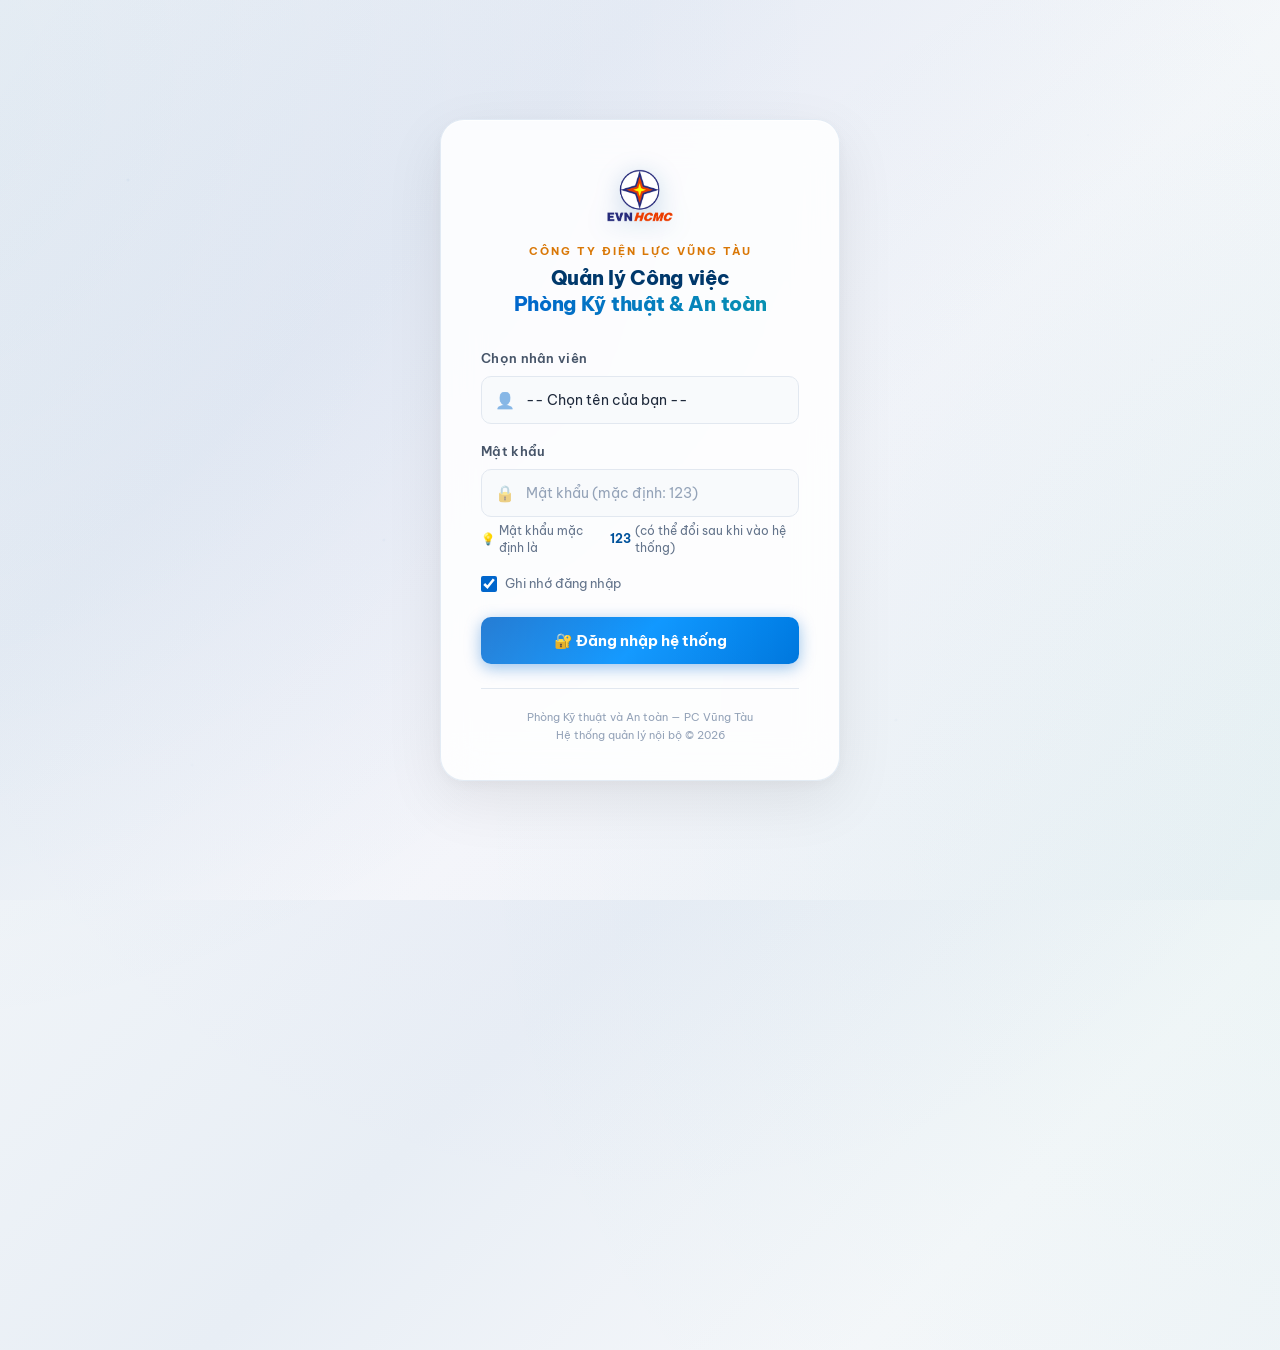
==== commit f7127896: "feat: Them tab bao cao nang suat theo tuan (nhan vien / lanh dao) va doi mat khau mac dinh la 123" ====
--- a/dashboard.html
+++ b/dashboard.html
@@ -78,6 +78,9 @@
     <!-- Nav Tabs (leader only shows all tabs) -->
     <div class="header-nav" id="headerNav">
       <nav class="view-tabs" id="viewTabs">
+        <button class="tab-btn" id="tabPersonal" style="display:none;">
+          <span>👤</span><span>Công việc của tôi</span>
+        </button>
         <button class="tab-btn active" id="tabStaff">
           <span>👥</span><span>Xem theo Nhân viên</span>
         </button>
@@ -86,6 +89,9 @@
         </button>
         <button class="tab-btn" id="tabDashboard">
           <span>📊</span><span>Tổng quan & Thống kê</span>
+        </button>
+        <button class="tab-btn" id="tabReport">
+          <span>📈</span><span>Báo cáo năng suất</span>
         </button>
       </nav>
       <div class="quick-stats">
@@ -242,13 +248,17 @@
       <form id="passwordForm">
         <div class="modal-body">
           <div id="passwordError" class="login-error" style="display:none;background:#fef2f2;border:1px solid #fecaca;color:#b91c1c;padding:10px 14px;border-radius:8px;font-size:13px;margin-bottom:12px;"></div>
+          <div style="background:#f0fdf4;border:1px solid #bbf7d0;color:#166534;padding:10px 12px;border-radius:8px;font-size:12px;margin-bottom:14px;display:flex;align-items:flex-start;gap:6px;">
+            <span style="font-size:14px;">💡</span>
+            <span>Mật khẩu mặc định ban đầu là <strong>123</strong>. Vui lòng nhập mật khẩu mới và xác nhận để cập nhật.</span>
+          </div>
           <div class="form-group">
             <label class="form-label" for="currentPassword">Mật khẩu hiện tại <span class="required">*</span></label>
-            <input type="password" id="currentPassword" class="form-control" placeholder="Nhập mật khẩu hiện tại" required>
+            <input type="password" id="currentPassword" class="form-control" placeholder="Nhập mật khẩu hiện tại (mặc định: 123)" required>
           </div>
           <div class="form-group">
             <label class="form-label" for="newPassword">Mật khẩu mới <span class="required">*</span></label>
-            <input type="password" id="newPassword" class="form-control" placeholder="Nhập mật khẩu mới (tối thiểu 6 ký tự)" required minlength="6">
+            <input type="password" id="newPassword" class="form-control" placeholder="Nhập mật khẩu mới (tối thiểu 4 ký tự)" required minlength="4">
           </div>
           <div class="form-group">
             <label class="form-label" for="confirmPassword">Xác nhận mật khẩu mới <span class="required">*</span></label>
--- a/style.css
+++ b/style.css
@@ -236,6 +236,30 @@
   opacity: 1;
 }
 
+/* Select dropdown in login */
+.login-select {
+  appearance: none;
+  -webkit-appearance: none;
+  -moz-appearance: none;
+  cursor: pointer;
+  background-image: url("data:image/svg+xml,%3Csvg xmlns='http://www.w3.org/2000/svg' width='12' height='8' viewBox='0 0 12 8'%3E%3Cpath fill='%2394a3b8' d='M1.41.59L6 5.17 10.59.59 12 2l-6 6-6-6z'/%3E%3C/svg%3E");
+  background-repeat: no-repeat;
+  background-position: right 14px center;
+  padding-right: 36px;
+}
+
+.login-select option {
+  background: #fff;
+  color: #1e293b;
+  padding: 8px;
+}
+
+.login-select optgroup {
+  font-weight: 700;
+  color: #0369a1;
+  font-size: 13px;
+}
+
 .login-remember {
   display: flex;
   align-items: center;
@@ -2120,6 +2144,677 @@
 }
 
 /* ==========================================================================
+   WEEKLY PRODUCTIVITY REPORT VIEW
+   ========================================================================== */
+.report-view-container {
+  max-width: 1320px;
+  margin: 0 auto;
+  padding: 8px 0 40px;
+  display: flex;
+  flex-direction: column;
+  gap: 20px;
+  animation: fadeIn 0.25s ease-out;
+}
+
+/* Header & Navigation Bar */
+.report-header-bar {
+  background: #ffffff;
+  border: 1px solid #e2e8f0;
+  border-radius: var(--radius-lg);
+  padding: 18px 24px;
+  box-shadow: 0 1px 4px rgba(0,0,0,0.04);
+  display: flex;
+  justify-content: space-between;
+  align-items: center;
+  flex-wrap: wrap;
+  gap: 16px;
+}
+
+.report-title-block {
+  display: flex;
+  align-items: center;
+  gap: 14px;
+}
+
+.report-title-icon {
+  width: 44px;
+  height: 44px;
+  border-radius: 12px;
+  background: linear-gradient(135deg, #0284c7, #00529b);
+  color: white;
+  display: flex;
+  align-items: center;
+  justify-content: center;
+  font-size: 22px;
+  box-shadow: 0 4px 10px rgba(0, 82, 155, 0.2);
+  flex-shrink: 0;
+}
+
+.report-main-title {
+  font-size: 18px;
+  font-weight: 800;
+  color: #0f172a;
+  margin: 0 0 3px;
+  letter-spacing: -0.3px;
+}
+
+.report-subtitle {
+  font-size: 12.5px;
+  color: var(--text-muted);
+  margin: 0;
+}
+
+.report-nav-controls {
+  display: flex;
+  align-items: center;
+  flex-wrap: wrap;
+  gap: 12px;
+}
+
+.week-nav-group {
+  display: flex;
+  align-items: center;
+  background: #f8fafc;
+  border: 1px solid #cbd5e1;
+  border-radius: var(--radius-md);
+  padding: 4px;
+  gap: 6px;
+}
+
+.btn-week-nav {
+  padding: 6px 12px;
+  font-size: 12px;
+  font-weight: 700;
+  background: #ffffff;
+  border: 1px solid #e2e8f0;
+  border-radius: var(--radius-sm);
+  cursor: pointer;
+  color: var(--text-main);
+  transition: var(--transition);
+}
+
+.btn-week-nav:hover {
+  background: #00529b;
+  color: #ffffff;
+  border-color: #00529b;
+}
+
+.week-badge-display {
+  display: flex;
+  align-items: center;
+  gap: 8px;
+  padding: 4px 12px;
+  font-size: 13px;
+  font-weight: 700;
+  color: #1e293b;
+}
+
+.week-badge-tag {
+  font-size: 10.5px;
+  font-weight: 700;
+  padding: 2px 7px;
+  border-radius: 999px;
+  background: #dbeafe;
+  color: #1d4ed8;
+  border: 1px solid #bfdbfe;
+}
+
+.week-badge-tag.tag-past {
+  background: #f1f5f9;
+  color: #64748b;
+  border-color: #e2e8f0;
+}
+
+.report-scope-toggle {
+  display: inline-flex;
+  background: #f1f5f9;
+  border-radius: var(--radius-md);
+  padding: 3px;
+  border: 1px solid #e2e8f0;
+}
+
+.scope-btn {
+  padding: 6px 14px;
+  font-size: 12.5px;
+  font-weight: 600;
+  border: none;
+  background: transparent;
+  color: var(--text-muted);
+  border-radius: var(--radius-sm);
+  cursor: pointer;
+  transition: var(--transition);
+}
+
+.scope-btn.active {
+  background: #ffffff;
+  color: #00529b;
+  font-weight: 700;
+  box-shadow: 0 1px 3px rgba(0,0,0,0.1);
+}
+
+/* KPI Summary Grid */
+.report-kpi-grid {
+  display: grid;
+  grid-template-columns: repeat(auto-fit, minmax(200px, 1fr));
+  gap: 16px;
+}
+
+.report-kpi-card {
+  background: #ffffff;
+  border: 1px solid #e2e8f0;
+  border-radius: var(--radius-lg);
+  padding: 16px 20px;
+  display: flex;
+  align-items: center;
+  justify-content: space-between;
+  box-shadow: 0 1px 3px rgba(0,0,0,0.03);
+  position: relative;
+  overflow: hidden;
+  transition: var(--transition);
+}
+
+.report-kpi-card:hover {
+  transform: translateY(-2px);
+  box-shadow: 0 4px 12px rgba(0,0,0,0.06);
+}
+
+.report-kpi-card::before {
+  content: '';
+  position: absolute;
+  top: 0;
+  left: 0;
+  width: 4px;
+  height: 100%;
+}
+
+.report-kpi-card.kpi-total::before { background: #3b82f6; }
+.report-kpi-card.kpi-completed::before { background: #10b981; }
+.report-kpi-card.kpi-inprogress::before { background: #f59e0b; }
+.report-kpi-card.kpi-rate::before { background: #8b5cf6; }
+
+.report-kpi-info {
+  display: flex;
+  flex-direction: column;
+  gap: 2px;
+}
+
+.report-kpi-label {
+  font-size: 12px;
+  font-weight: 600;
+  color: var(--text-muted);
+  text-transform: uppercase;
+  letter-spacing: 0.4px;
+}
+
+.report-kpi-value {
+  font-size: 26px;
+  font-weight: 800;
+  color: #0f172a;
+  line-height: 1.2;
+}
+
+.report-kpi-subtext {
+  font-size: 11.5px;
+  color: var(--text-light);
+}
+
+.report-kpi-icon {
+  font-size: 28px;
+  opacity: 0.85;
+}
+
+/* Toolbar & Filters (Leader) */
+.report-toolbar {
+  background: #ffffff;
+  border: 1px solid #e2e8f0;
+  border-radius: var(--radius-lg);
+  padding: 12px 18px;
+  display: flex;
+  align-items: center;
+  justify-content: space-between;
+  flex-wrap: wrap;
+  gap: 12px;
+}
+
+.report-team-filters {
+  display: flex;
+  align-items: center;
+  flex-wrap: wrap;
+  gap: 6px;
+}
+
+.report-team-btn {
+  padding: 6px 14px;
+  font-size: 12.5px;
+  font-weight: 600;
+  border: 1px solid #e2e8f0;
+  border-radius: var(--radius-full);
+  background: #f8fafc;
+  color: var(--text-main);
+  cursor: pointer;
+  transition: var(--transition);
+}
+
+.report-team-btn:hover {
+  background: #e2e8f0;
+}
+
+.report-team-btn.active {
+  background: #00529b;
+  color: #ffffff;
+  border-color: #00529b;
+  box-shadow: 0 2px 6px rgba(0, 82, 155, 0.25);
+}
+
+.report-search-input {
+  padding: 7px 14px;
+  font-size: 12.5px;
+  border: 1px solid #cbd5e1;
+  border-radius: var(--radius-md);
+  width: 220px;
+  outline: none;
+  transition: var(--transition);
+}
+
+.report-search-input:focus {
+  border-color: var(--primary);
+  box-shadow: 0 0 0 3px rgba(0, 82, 155, 0.12);
+}
+
+/* Staff Report Cards in Leader View */
+.report-staff-card {
+  background: #ffffff;
+  border: 1px solid #e2e8f0;
+  border-radius: var(--radius-lg);
+  box-shadow: 0 1px 3px rgba(0,0,0,0.03);
+  overflow: hidden;
+  transition: var(--transition);
+}
+
+.report-staff-card:hover {
+  border-color: #cbd5e1;
+  box-shadow: 0 3px 8px rgba(0,0,0,0.05);
+}
+
+.report-staff-header {
+  padding: 14px 20px;
+  display: flex;
+  align-items: center;
+  justify-content: space-between;
+  flex-wrap: wrap;
+  gap: 14px;
+  cursor: pointer;
+  user-select: none;
+  background: #ffffff;
+  transition: background 0.15s ease;
+}
+
+.report-staff-header:hover {
+  background: #f8fafc;
+}
+
+.report-staff-profile {
+  display: flex;
+  align-items: center;
+  gap: 12px;
+  min-width: 260px;
+}
+
+.report-staff-avatar {
+  width: 42px;
+  height: 42px;
+  border-radius: 50%;
+  object-fit: cover;
+  border: 2px solid white;
+  box-shadow: 0 2px 4px rgba(0,0,0,0.1);
+  flex-shrink: 0;
+}
+
+.report-staff-avatar-fallback {
+  width: 42px;
+  height: 42px;
+  border-radius: 50%;
+  background: linear-gradient(135deg, #0284c7, #00529b);
+  color: white;
+  display: flex;
+  align-items: center;
+  justify-content: center;
+  font-weight: 700;
+  font-size: 14px;
+  flex-shrink: 0;
+}
+
+.report-staff-meta {
+  display: flex;
+  flex-direction: column;
+}
+
+.report-staff-name {
+  font-size: 14px;
+  font-weight: 700;
+  color: #0f172a;
+}
+
+.report-staff-role {
+  font-size: 11.5px;
+  color: var(--text-muted);
+  display: flex;
+  align-items: center;
+  gap: 6px;
+}
+
+.report-badge-team {
+  font-size: 10.5px;
+  font-weight: 600;
+  padding: 1px 6px;
+  border-radius: 4px;
+  background: #f1f5f9;
+  color: #475569;
+}
+
+.report-staff-metrics {
+  display: flex;
+  align-items: center;
+  gap: 14px;
+  flex-wrap: wrap;
+}
+
+.report-metric-pill {
+  display: inline-flex;
+  align-items: center;
+  gap: 5px;
+  font-size: 12px;
+  font-weight: 700;
+  padding: 4px 10px;
+  border-radius: var(--radius-full);
+}
+
+.metric-pill-green {
+  background: #ecfdf5;
+  color: #059669;
+  border: 1px solid #a7f3d0;
+}
+
+.metric-pill-amber {
+  background: #fffbeb;
+  color: #d97706;
+  border: 1px solid #fde68a;
+}
+
+.metric-pill-blue {
+  background: #eff6ff;
+  color: #2563eb;
+  border: 1px solid #bfdbfe;
+}
+
+.report-meter-wrap {
+  display: flex;
+  align-items: center;
+  gap: 8px;
+  width: 140px;
+}
+
+.report-meter-bar {
+  flex: 1;
+  height: 8px;
+  background: #e2e8f0;
+  border-radius: 999px;
+  overflow: hidden;
+}
+
+.report-meter-fill {
+  height: 100%;
+  border-radius: 999px;
+  transition: width 0.4s ease;
+}
+
+.report-meter-pct {
+  font-size: 12px;
+  font-weight: 700;
+  min-width: 38px;
+  text-align: right;
+}
+
+.report-toggle-arrow {
+  font-size: 12px;
+  color: #64748b;
+  padding: 4px 8px;
+  border-radius: 4px;
+  background: #f1f5f9;
+}
+
+/* Expanded Staff Body */
+.report-staff-body {
+  border-top: 1px solid #e2e8f0;
+  padding: 16px 20px 20px;
+  background: #fafbfc;
+  display: grid;
+  grid-template-columns: 1fr 1fr;
+  gap: 16px;
+}
+
+/* Personal Sections Grid (Staff View & Expanded Leader View) */
+.report-sections-grid {
+  display: grid;
+  grid-template-columns: 1fr 1fr;
+  gap: 20px;
+}
+
+.report-column {
+  background: #ffffff;
+  border: 1px solid #e2e8f0;
+  border-radius: var(--radius-lg);
+  overflow: hidden;
+  box-shadow: 0 1px 3px rgba(0,0,0,0.03);
+  display: flex;
+  flex-direction: column;
+}
+
+.report-col-header {
+  padding: 14px 18px;
+  display: flex;
+  align-items: center;
+  justify-content: space-between;
+  border-bottom: 1px solid #e2e8f0;
+}
+
+.report-col-completed .report-col-header {
+  background: #f0fdf4;
+  border-bottom-color: #bbf7d0;
+}
+
+.report-col-inprogress .report-col-header {
+  background: #fffbeb;
+  border-bottom-color: #fde68a;
+}
+
+.report-col-title-wrap {
+  display: flex;
+  align-items: center;
+  gap: 8px;
+}
+
+.report-col-title {
+  font-size: 14px;
+  font-weight: 700;
+  margin: 0;
+}
+
+.report-col-completed .report-col-title { color: #166534; }
+.report-col-inprogress .report-col-title { color: #92400e; }
+
+.report-col-badge {
+  font-size: 11.5px;
+  font-weight: 700;
+  padding: 3px 9px;
+  border-radius: var(--radius-full);
+}
+
+.report-col-badge.badge-green {
+  background: #15803d;
+  color: #ffffff;
+}
+
+.report-col-badge.badge-amber {
+  background: #d97706;
+  color: #ffffff;
+}
+
+.report-tasks-list {
+  padding: 14px;
+  display: flex;
+  flex-direction: column;
+  gap: 10px;
+  min-height: 120px;
+}
+
+/* Task Item in Report */
+.report-task-item {
+  background: #ffffff;
+  border: 1px solid #e2e8f0;
+  border-radius: var(--radius-md);
+  padding: 12px 14px;
+  box-shadow: 0 1px 2px rgba(0,0,0,0.03);
+  display: flex;
+  flex-direction: column;
+  gap: 6px;
+  transition: var(--transition);
+}
+
+.report-task-item:hover {
+  border-color: #cbd5e1;
+  box-shadow: 0 2px 6px rgba(0,0,0,0.06);
+}
+
+.report-task-item.completed-item {
+  border-left: 4px solid #10b981;
+}
+
+.report-task-item.inprogress-item {
+  border-left: 4px solid #f59e0b;
+}
+
+.report-task-title {
+  font-size: 13.5px;
+  font-weight: 700;
+  color: #1e293b;
+  line-height: 1.4;
+}
+
+.report-task-detail {
+  font-size: 12px;
+  color: #64748b;
+  line-height: 1.4;
+  white-space: pre-wrap;
+  background: #f8fafc;
+  padding: 6px 10px;
+  border-radius: 6px;
+  border-left: 2px solid #cbd5e1;
+}
+
+.report-task-meta {
+  display: flex;
+  align-items: center;
+  flex-wrap: wrap;
+  gap: 6px;
+  margin-top: 2px;
+}
+
+.report-task-tag {
+  font-size: 10.5px;
+  font-weight: 600;
+  padding: 2px 7px;
+  border-radius: 4px;
+  border: 1px solid transparent;
+}
+
+.report-tag-cat {
+  background: #f1f5f9;
+  color: #334155;
+  border-color: #e2e8f0;
+}
+
+.report-tag-deadline {
+  background: #fef2f2;
+  color: #b91c1c;
+  border-color: #fecaca;
+}
+
+.report-tag-completed {
+  background: #ecfdf5;
+  color: #047857;
+  border-color: #a7f3d0;
+}
+
+.report-task-actions {
+  display: flex;
+  align-items: center;
+  justify-content: flex-end;
+  gap: 8px;
+  margin-top: 4px;
+}
+
+.btn-report-action {
+  padding: 5px 12px;
+  font-size: 11.5px;
+  font-weight: 700;
+  border-radius: var(--radius-sm);
+  cursor: pointer;
+  border: none;
+  transition: var(--transition);
+}
+
+.btn-report-complete {
+  background: #10b981;
+  color: white;
+}
+.btn-report-complete:hover {
+  background: #059669;
+}
+
+.btn-report-reopen {
+  background: #f1f5f9;
+  color: #475569;
+  border: 1px solid #cbd5e1;
+}
+.btn-report-reopen:hover {
+  background: #e2e8f0;
+}
+
+.report-empty-placeholder {
+  text-align: center;
+  padding: 28px 16px;
+  color: #94a3b8;
+  font-size: 12.5px;
+  background: #f8fafc;
+  border: 1px dashed #e2e8f0;
+  border-radius: var(--radius-md);
+  margin: auto 0;
+}
+
+/* Print Styles */
+@media print {
+  .app-header,
+  .staging-sidebar,
+  .report-nav-controls button,
+  .report-toolbar button,
+  .btn-report-action,
+  .quick-stats {
+    display: none !important;
+  }
+  .app-container {
+    padding: 0 !important;
+  }
+  .report-view-container {
+    max-width: 100% !important;
+    padding: 0 !important;
+  }
+  .report-staff-body {
+    display: grid !important;
+  }
+}
+
+/* ==========================================================================
    RESPONSIVE
    ========================================================================== */
 @media (max-width: 1024px) {
@@ -2127,6 +2822,12 @@
     grid-template-columns: 1fr;
   }
   .personal-tasks-grid {
+    grid-template-columns: 1fr;
+  }
+  .report-sections-grid {
+    grid-template-columns: 1fr;
+  }
+  .report-staff-body {
     grid-template-columns: 1fr;
   }
 }
@@ -2173,4 +2874,16 @@
   .form-row-2 {
     grid-template-columns: 1fr;
   }
-}
+  .report-header-bar {
+    flex-direction: column;
+    align-items: flex-start;
+  }
+  .report-nav-controls {
+    width: 100%;
+    justify-content: space-between;
+  }
+  .report-staff-metrics {
+    width: 100%;
+    justify-content: space-between;
+  }
+}
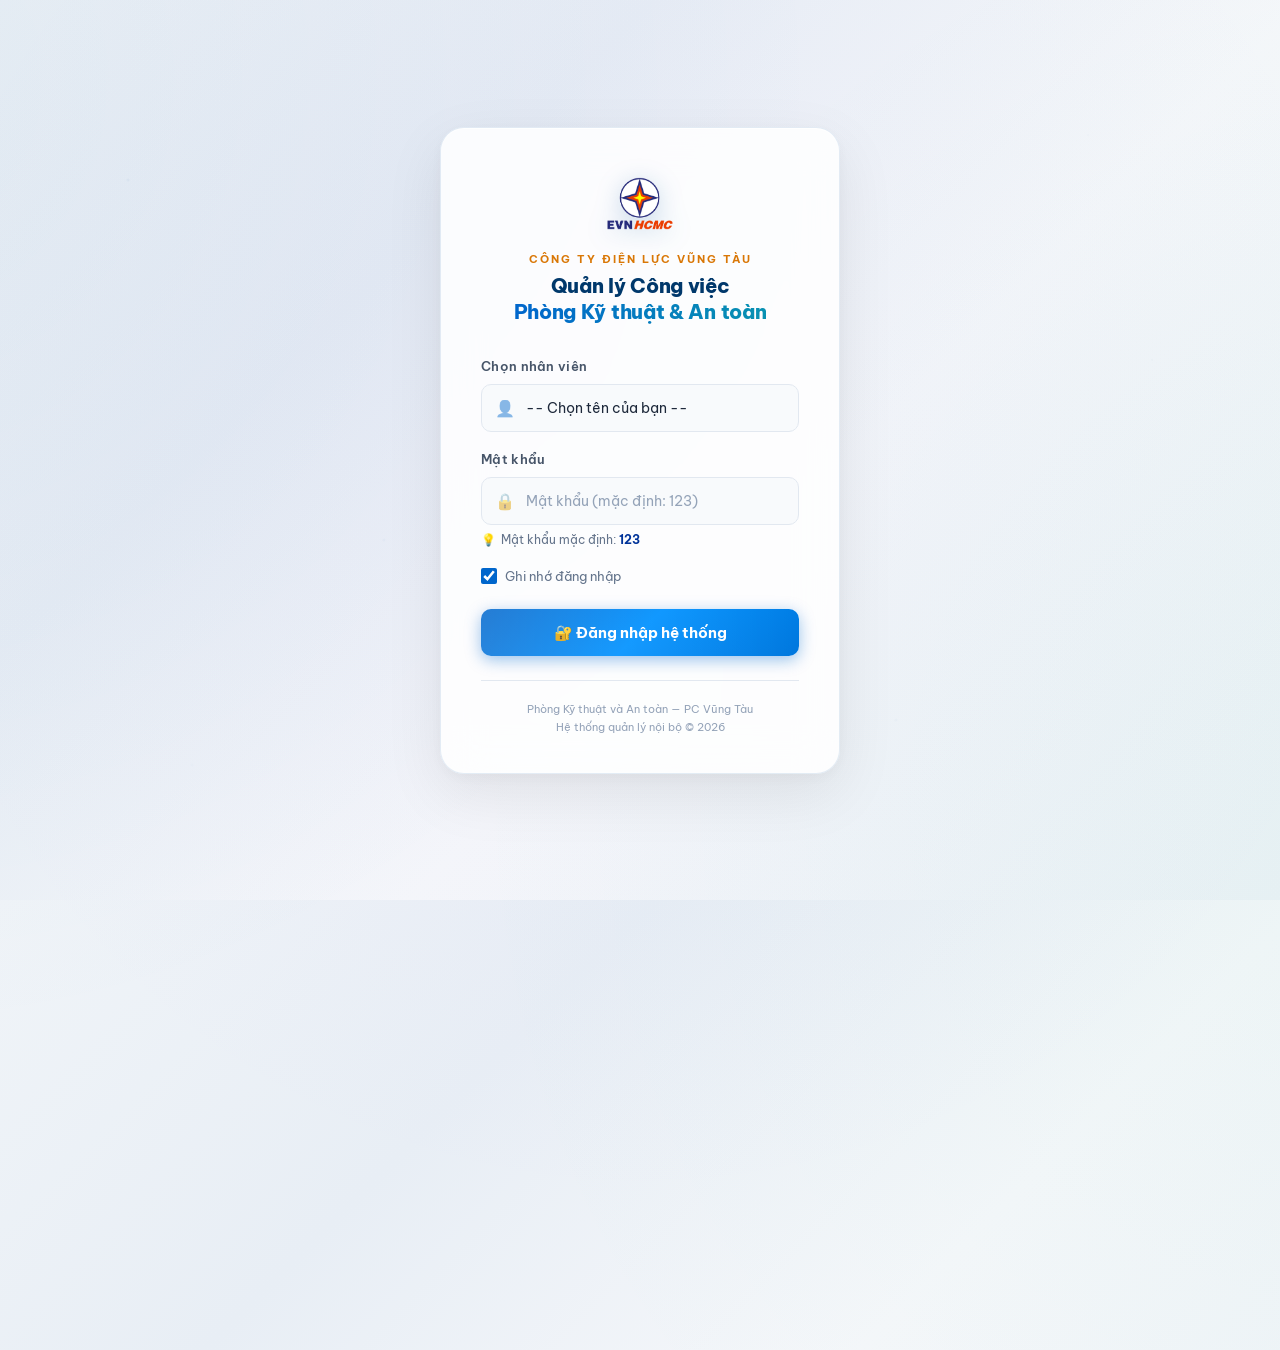
==== commit fb1930da: "feat: add logo to dashboard header and favicon to web tabs" ====
--- a/dashboard.html
+++ b/dashboard.html
@@ -6,6 +6,8 @@
   <title>Quản lý Công việc - Phòng Kỹ thuật và An toàn | PC Vũng Tàu</title>
   <meta name="description" content="Hệ thống quản lý, phân công và theo dõi công việc Phòng Kỹ thuật và An toàn - Công ty Điện lực Vũng Tàu (EVNHCMC)">
 
+  <link rel="icon" type="image/png" href="logo.png">
+  <link rel="apple-touch-icon" href="logo.png">
   <link rel="preconnect" href="https://fonts.googleapis.com">
   <link rel="preconnect" href="https://fonts.gstatic.com" crossorigin>
   <link href="https://fonts.googleapis.com/css2?family=Be+Vietnam+Pro:wght@400;500;600;700;800&display=swap" rel="stylesheet">
@@ -18,6 +20,7 @@
   <header class="app-header" id="appHeader">
     <div class="header-top">
       <div class="brand-section">
+        <img src="logo.png" alt="EVNHCMC" class="brand-logo">
         <div class="brand-titles">
           <span class="brand-subtitle">CÔNG TY ĐIỆN LỰC VŨNG TÀU - EVNHCMC</span>
           <h1 class="brand-main-title">
